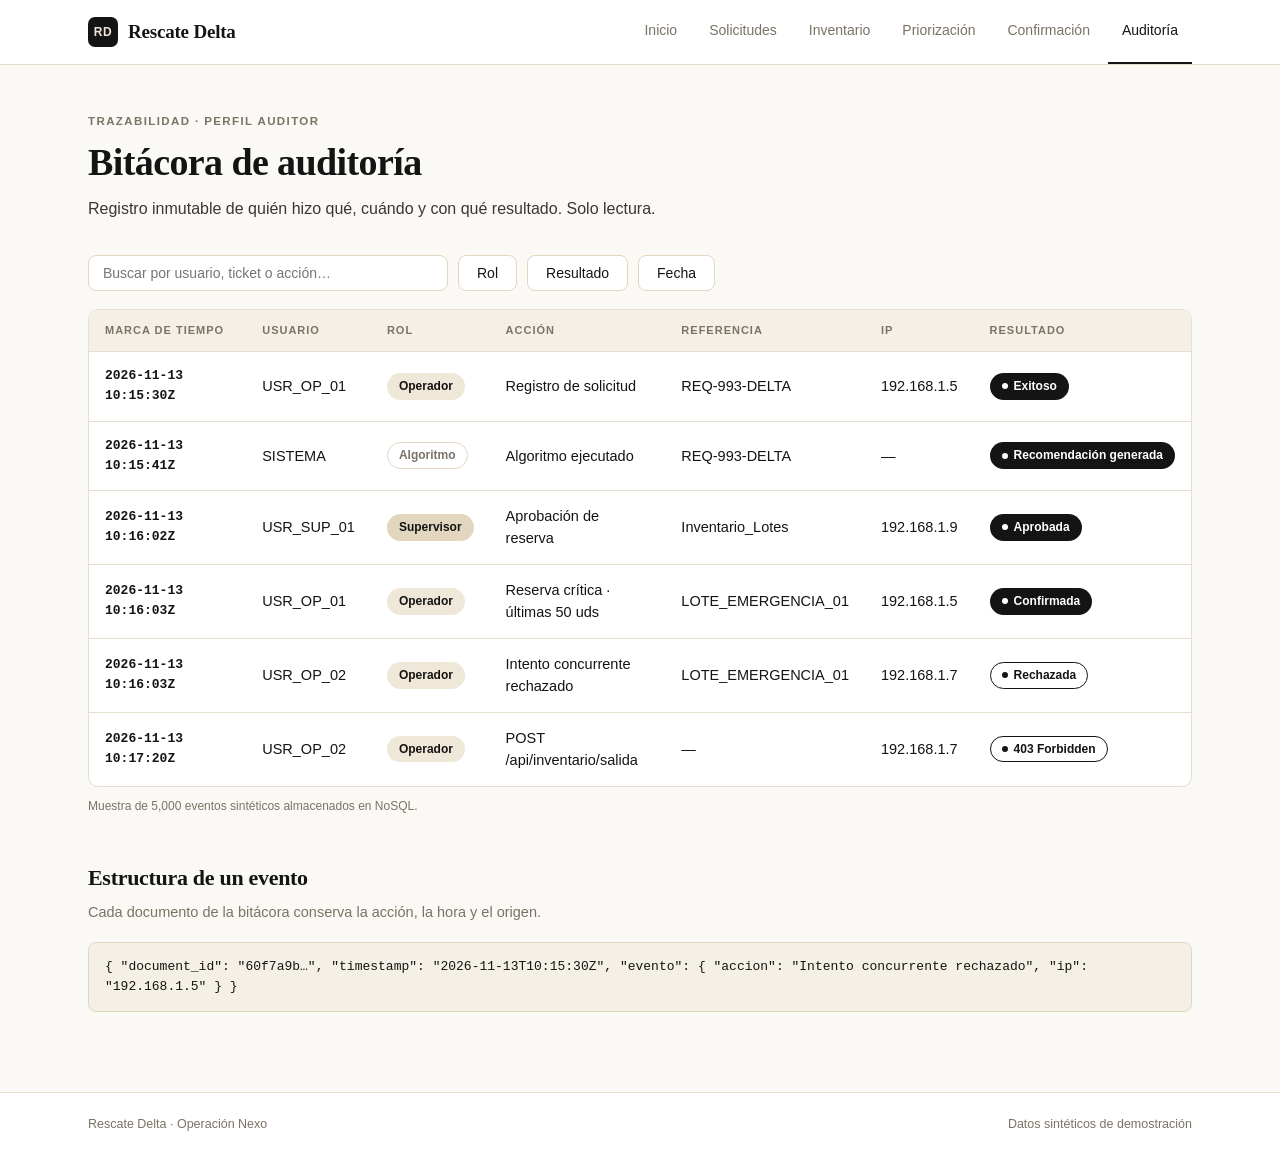
==== auditoria.html @ b7bc67df "Se realizó la base" ====
<!DOCTYPE html>
<html lang="es">
<head>
  <meta charset="UTF-8">
  <meta name="viewport" content="width=device-width, initial-scale=1">
  <title>Rescate Delta · Auditoría</title>
  <link rel="stylesheet" href="css/styles.css">
</head>
<body>

<nav class="nav">
  <div class="nav-inner">
    <a class="brand" href="index.html"><span class="brand-mark">RD</span><span class="name">Rescate Delta</span></a>
    <div class="links">
      <a href="index.html">Inicio</a>
      <a href="solicitudes.html">Solicitudes</a>
      <a href="inventario.html">Inventario</a>
      <a href="priorizacion.html">Priorización</a>
      <a href="confirmacion.html">Confirmación</a>
      <a class="active" href="auditoria.html">Auditoría</a>
    </div>
  </div>
</nav>

<main class="container">

  <header class="page-head">
    <span class="eyebrow">Trazabilidad · Perfil Auditor</span>
    <h1 class="title">Bitácora de auditoría</h1>
    <p class="lede">Registro inmutable de quién hizo qué, cuándo y con qué resultado. Solo lectura.</p>
  </header>

  <div class="toolbar">
    <input class="search" type="search" placeholder="Buscar por usuario, ticket o acción…">
    <button class="btn">Rol</button>
    <button class="btn">Resultado</button>
    <button class="btn">Fecha</button>
  </div>

  <div class="table-wrap">
    <table class="t">
      <thead><tr><th>Marca de tiempo</th><th>Usuario</th><th>Rol</th><th>Acción</th><th>Referencia</th><th>IP</th><th>Resultado</th></tr></thead>
      <tbody>
        <tr><td class="id">2026-11-13 10:15:30Z</td><td>USR_OP_01</td><td><span class="badge soft">Operador</span></td><td>Registro de solicitud</td><td>REQ-993-DELTA</td><td>192.168.1.5</td><td><span class="badge solid dot">Exitoso</span></td></tr>
        <tr><td class="id">2026-11-13 10:15:41Z</td><td>SISTEMA</td><td><span class="badge off">Algoritmo</span></td><td>Algoritmo ejecutado</td><td>REQ-993-DELTA</td><td>—</td><td><span class="badge solid dot">Recomendación generada</span></td></tr>
        <tr><td class="id">2026-11-13 10:16:02Z</td><td>USR_SUP_01</td><td><span class="badge warn">Supervisor</span></td><td>Aprobación de reserva</td><td>Inventario_Lotes</td><td>192.168.1.9</td><td><span class="badge solid dot">Aprobada</span></td></tr>
        <tr><td class="id">2026-11-13 10:16:03Z</td><td>USR_OP_01</td><td><span class="badge soft">Operador</span></td><td>Reserva crítica · últimas 50 uds</td><td>LOTE_EMERGENCIA_01</td><td>192.168.1.5</td><td><span class="badge solid dot">Confirmada</span></td></tr>
        <tr><td class="id">2026-11-13 10:16:03Z</td><td>USR_OP_02</td><td><span class="badge soft">Operador</span></td><td>Intento concurrente rechazado</td><td>LOTE_EMERGENCIA_01</td><td>192.168.1.7</td><td><span class="badge line dot">Rechazada</span></td></tr>
        <tr><td class="id">2026-11-13 10:17:20Z</td><td>USR_OP_02</td><td><span class="badge soft">Operador</span></td><td>POST /api/inventario/salida</td><td>—</td><td>192.168.1.7</td><td><span class="badge line dot">403 Forbidden</span></td></tr>
      </tbody>
    </table>
  </div>
  <p class="hint" style="margin-top:10px">Muestra de 5,000 eventos sintéticos almacenados en NoSQL.</p>

  <h2 class="section">Estructura de un evento</h2>
  <p class="section-sub">Cada documento de la bitácora conserva la acción, la hora y el origen.</p>
  <div class="formula">{
  "document_id": "60f7a9b…",
  "timestamp": "2026-11-13T10:15:30Z",
  "evento": { "accion": "Intento concurrente rechazado", "ip": "192.168.1.5" }
}</div>

</main>

<footer><div class="inner"><span>Rescate Delta · Operación Nexo</span><span>Datos sintéticos de demostración</span></div></footer>
</body>
</html>
---- css/styles.css ----
/* ==========================================================
   Rescate Delta · Operación Nexo
   Sistema de diseño minimalista — blanco, beige y negro
   ========================================================== */
:root {
  --paper: #fbf9f5;      /* fondo general (blanco cálido) */
  --white: #ffffff;
  --beige-50: #f5f0e6;
  --beige-100: #efe7d8;
  --beige-200: #e2d6bf;
  --beige-400: #b9a982;
  --line: #e6dfd0;
  --ink: #141414;        /* negro principal */
  --ink-2: #3a3731;
  --muted: #7a7366;
  --radius: 10px;
  --serif: Georgia, "Times New Roman", serif;
  --sans: "Inter", "Segoe UI", Roboto, Helvetica, Arial, sans-serif;
}

* { box-sizing: border-box; margin: 0; padding: 0; }
html { scroll-behavior: smooth; }

body {
  font-family: var(--sans);
  background: var(--paper);
  color: var(--ink);
  font-size: 14.5px;
  line-height: 1.55;
  -webkit-font-smoothing: antialiased;
}
a { color: inherit; text-decoration: none; }

/* ---------- Navbar ---------- */
.nav {
  position: sticky;
  top: 0;
  z-index: 20;
  background: rgba(255, 255, 255, .92);
  backdrop-filter: blur(8px);
  border-bottom: 1px solid var(--line);
}
.nav-inner {
  max-width: 1160px;
  margin: 0 auto;
  padding: 0 28px;
  height: 64px;
  display: flex;
  align-items: center;
  gap: 32px;
}
.brand {
  display: flex;
  align-items: center;
  gap: 10px;
  font-family: var(--serif);
  font-size: 19px;
  font-weight: 700;
  letter-spacing: -.2px;
  white-space: nowrap;
}
.brand-mark {
  width: 30px;
  height: 30px;
  background: var(--ink);
  color: var(--beige-100);
  border-radius: 7px;
  display: grid;
  place-items: center;
  font-family: var(--sans);
  font-size: 12px;
  font-weight: 700;
  letter-spacing: .5px;
}
.links {
  display: flex;
  gap: 4px;
  margin-left: auto;
  height: 100%;
  overflow-x: auto;
  scrollbar-width: none;
}
.links::-webkit-scrollbar { display: none; }
.links a {
  display: flex;
  align-items: center;
  padding: 0 14px;
  color: var(--muted);
  font-weight: 500;
  font-size: 14px;
  border-bottom: 2px solid transparent;
  white-space: nowrap;
  transition: color .15s, border-color .15s;
}
.links a:hover { color: var(--ink); }
.links a.active { color: var(--ink); border-bottom-color: var(--ink); }
@media (max-width: 860px) {
  .nav-inner { gap: 16px; padding: 0 16px; }
  .brand span.name { display: none; }
}

/* ---------- Estructura ---------- */
.container { max-width: 1160px; margin: 0 auto; padding: 44px 28px 80px; }
@media (max-width: 600px) { .container { padding: 28px 16px 60px; } }

.page-head { margin-bottom: 34px; max-width: 720px; }
.eyebrow {
  display: inline-block;
  font-size: 11.5px;
  font-weight: 600;
  letter-spacing: 1.4px;
  text-transform: uppercase;
  color: var(--muted);
  margin-bottom: 10px;
}
h1.title {
  font-family: var(--serif);
  font-size: 38px;
  line-height: 1.15;
  font-weight: 700;
  letter-spacing: -.6px;
}
.lede { color: var(--ink-2); margin-top: 12px; font-size: 16px; }
@media (max-width: 600px) { h1.title { font-size: 30px; } }

h2.section {
  font-family: var(--serif);
  font-size: 22px;
  font-weight: 700;
  letter-spacing: -.3px;
  margin: 46px 0 6px;
}
p.section-sub { color: var(--muted); margin-bottom: 18px; }

/* ---------- Tarjetas ---------- */
.grid { display: grid; gap: 16px; }
.c2 { grid-template-columns: repeat(2, 1fr); }
.c3 { grid-template-columns: repeat(3, 1fr); }
.c4 { grid-template-columns: repeat(4, 1fr); }
@media (max-width: 960px) { .c3, .c4 { grid-template-columns: repeat(2, 1fr); } }
@media (max-width: 600px) { .c2, .c3, .c4 { grid-template-columns: 1fr; } }

.card {
  background: var(--white);
  border: 1px solid var(--line);
  border-radius: var(--radius);
  padding: 22px;
}
.card.beige { background: var(--beige-50); border-color: var(--beige-200); }
.card.dark { background: var(--ink); color: #f3ede0; border-color: var(--ink); }
.card.dark p, .card.dark .muted { color: #bdb5a2; }
a.card { transition: border-color .15s, transform .15s; display: block; }
a.card:hover { border-color: var(--ink); transform: translateY(-2px); }
.card h3 { font-size: 15.5px; font-weight: 650; margin-bottom: 6px; }
.card p { color: var(--muted); }
.muted { color: var(--muted); }

.num {
  font-family: var(--serif);
  font-size: 13px;
  color: var(--beige-400);
  letter-spacing: 1px;
  margin-bottom: 14px;
  display: block;
}

/* ---------- Indicadores ---------- */
.stat .label {
  font-size: 11.5px;
  font-weight: 600;
  letter-spacing: 1.1px;
  text-transform: uppercase;
  color: var(--muted);
}
.stat .value {
  font-family: var(--serif);
  font-size: 40px;
  font-weight: 700;
  letter-spacing: -1px;
  line-height: 1.1;
  margin: 8px 0 4px;
}
.stat .value small { font-size: 16px; font-weight: 400; color: var(--muted); letter-spacing: 0; }
.stat .meta { font-size: 12.5px; color: var(--muted); }

.meter {
  height: 6px;
  border-radius: 999px;
  background: var(--beige-100);
  overflow: hidden;
  margin-top: 12px;
}
.meter > span { display: block; height: 100%; background: var(--ink); border-radius: 999px; }
.meter.soft > span { background: var(--beige-400); }

/* ---------- Botones ---------- */
.toolbar {
  display: flex;
  flex-wrap: wrap;
  gap: 10px;
  align-items: center;
  margin-bottom: 18px;
}
.btn {
  display: inline-flex;
  align-items: center;
  justify-content: center;
  gap: 6px;
  padding: 9px 18px;
  border-radius: 8px;
  border: 1px solid var(--beige-200);
  background: var(--white);
  color: var(--ink);
  font: 500 14px var(--sans);
  cursor: pointer;
  transition: background .15s, border-color .15s;
}
.btn:hover { background: var(--beige-50); border-color: var(--beige-400); }
.btn.dark { background: var(--ink); border-color: var(--ink); color: #fff; }
.btn.dark:hover { background: #2b2824; }
.btn.line { background: transparent; }
.toolbar .spacer { flex: 1; }
.search {
  flex: 1;
  min-width: 220px;
  max-width: 360px;
  padding: 9px 14px;
  border: 1px solid var(--beige-200);
  border-radius: 8px;
  background: var(--white);
  font: 14px var(--sans);
  color: var(--ink);
}
.search:focus, input:focus, select:focus { outline: 2px solid var(--ink); outline-offset: 1px; }

/* ---------- Tablas ---------- */
.table-block { margin-bottom: 30px; }
.table-head {
  display: flex;
  align-items: baseline;
  gap: 12px;
  margin-bottom: 10px;
}
.table-head h3 { font-family: var(--serif); font-size: 18px; font-weight: 700; }
.table-head .count { color: var(--muted); font-size: 13px; }

.table-wrap {
  background: var(--white);
  border: 1px solid var(--line);
  border-radius: var(--radius);
  overflow-x: auto;
}
table.t { width: 100%; border-collapse: collapse; min-width: 760px; }
.t th {
  text-align: left;
  font-size: 11px;
  font-weight: 600;
  letter-spacing: 1px;
  text-transform: uppercase;
  color: var(--muted);
  background: var(--beige-50);
  padding: 12px 16px;
  border-bottom: 1px solid var(--line);
  white-space: nowrap;
}
.t td { padding: 14px 16px; border-bottom: 1px solid var(--line); vertical-align: middle; }
.t tr:last-child td { border-bottom: 0; }
.t tbody tr:hover td { background: #fdfbf7; }
.t .id { font-family: Consolas, "SF Mono", Menlo, monospace; font-size: 13px; font-weight: 600; }
.t .r { text-align: right; }
.t .sub { display: block; font-size: 12.5px; color: var(--muted); }

/* ---------- Etiquetas de estado ---------- */
.badge {
  display: inline-flex;
  align-items: center;
  gap: 6px;
  padding: 3px 11px;
  border-radius: 999px;
  font-size: 12px;
  font-weight: 600;
  white-space: nowrap;
  border: 1px solid transparent;
}
.badge.solid { background: var(--ink); color: #fff; }
.badge.soft  { background: var(--beige-100); color: var(--ink); }
.badge.warn  { background: var(--beige-200); color: var(--ink); }
.badge.line  { background: transparent; border-color: var(--ink); color: var(--ink); }
.badge.off   { background: transparent; border-color: var(--beige-200); color: var(--muted); }
.badge.dot::before {
  content: "";
  width: 6px; height: 6px;
  border-radius: 50%;
  background: currentColor;
}

/* ---------- Formularios ---------- */
.form-grid { display: grid; grid-template-columns: repeat(3, 1fr); gap: 18px; }
@media (max-width: 800px) { .form-grid { grid-template-columns: 1fr; } }
label {
  display: block;
  font-size: 12px;
  font-weight: 600;
  letter-spacing: .3px;
  color: var(--ink-2);
  margin-bottom: 6px;
}
input, select, textarea {
  width: 100%;
  padding: 10px 12px;
  border: 1px solid var(--beige-200);
  border-radius: 8px;
  background: var(--paper);
  font: 14px var(--sans);
  color: var(--ink);
}
.hint { font-size: 12px; color: var(--muted); margin-top: 5px; }
.form-actions { display: flex; align-items: flex-end; }

/* ---------- Pasos / flujo ---------- */
.flow { display: grid; grid-template-columns: repeat(5, 1fr); gap: 0; }
.flow .step { padding: 20px 18px; border-left: 1px solid var(--line); background: var(--white); }
.flow .step:first-child { border-left: 0; border-radius: var(--radius) 0 0 var(--radius); }
.flow .step:last-child { border-radius: 0 var(--radius) var(--radius) 0; }
.flow-wrap { border: 1px solid var(--line); border-radius: var(--radius); overflow: hidden; background: var(--white); }
.flow .step h4 { font-size: 14px; margin: 6px 0 4px; }
.flow .step p { font-size: 13px; color: var(--muted); }
@media (max-width: 900px) {
  .flow { grid-template-columns: 1fr; }
  .flow .step { border-left: 0; border-top: 1px solid var(--line); }
  .flow .step:first-child { border-top: 0; }
}

/* ---------- Recomendación ---------- */
.reco { display: grid; grid-template-columns: 1fr auto; gap: 24px; align-items: center; }
.reco.best { border: 1.5px solid var(--ink); }
.reco.discard { background: transparent; border-style: dashed; }
.reco h3 { display: flex; flex-wrap: wrap; align-items: center; gap: 10px; font-size: 17px; font-family: var(--serif); }
.reco ul { margin: 10px 0 0 18px; color: var(--ink-2); }
.reco li { margin-bottom: 2px; }
.reco .score { text-align: right; min-width: 120px; }
.reco .score .n { font-family: var(--serif); font-size: 42px; font-weight: 700; line-height: 1; letter-spacing: -1px; }
.reco .score .t { font-size: 11.5px; color: var(--muted); margin-top: 6px; }
.reco .actions { display: flex; gap: 10px; margin-top: 16px; flex-wrap: wrap; }
@media (max-width: 600px) { .reco { grid-template-columns: 1fr; } .reco .score { text-align: left; } }

.formula {
  font-family: Consolas, "SF Mono", Menlo, monospace;
  font-size: 13px;
  background: var(--beige-50);
  border: 1px solid var(--beige-200);
  border-radius: 8px;
  padding: 14px 16px;
  overflow-x: auto;
  color: var(--ink);
}
code.inline {
  font-family: Consolas, "SF Mono", Menlo, monospace;
  font-size: 12.5px;
  background: var(--beige-100);
  padding: 2px 7px;
  border-radius: 5px;
}

/* ---------- Duelo de concurrencia ---------- */
.versus { display: grid; grid-template-columns: 1fr 56px 1fr; gap: 0; align-items: stretch; }
.versus .vs { display: grid; place-items: center; font-family: var(--serif); font-style: italic; color: var(--muted); }
.tx.ok { border-top: 3px solid var(--ink); }
.tx.no { border-top: 3px solid var(--beige-400); background: var(--beige-50); }
.tx code { display: block; margin-top: 12px; }
@media (max-width: 800px) { .versus { grid-template-columns: 1fr; gap: 10px; } .versus .vs { padding: 2px; } }

/* ---------- Listas de reglas ---------- */
.rules { list-style: none; }
.rules li { display: flex; gap: 12px; padding: 12px 0; border-bottom: 1px solid var(--line); }
.rules li:last-child { border-bottom: 0; }
.rules .k {
  flex: none;
  width: 26px; height: 26px;
  border-radius: 50%;
  background: var(--ink);
  color: #fff;
  display: grid; place-items: center;
  font-size: 12px; font-weight: 700;
}

/* ---------- Pie ---------- */
footer {
  border-top: 1px solid var(--line);
  background: var(--white);
  color: var(--muted);
  font-size: 12.5px;
}
footer .inner {
  max-width: 1160px;
  margin: 0 auto;
  padding: 22px 28px;
  display: flex;
  justify-content: space-between;
  flex-wrap: wrap;
  gap: 8px;
}
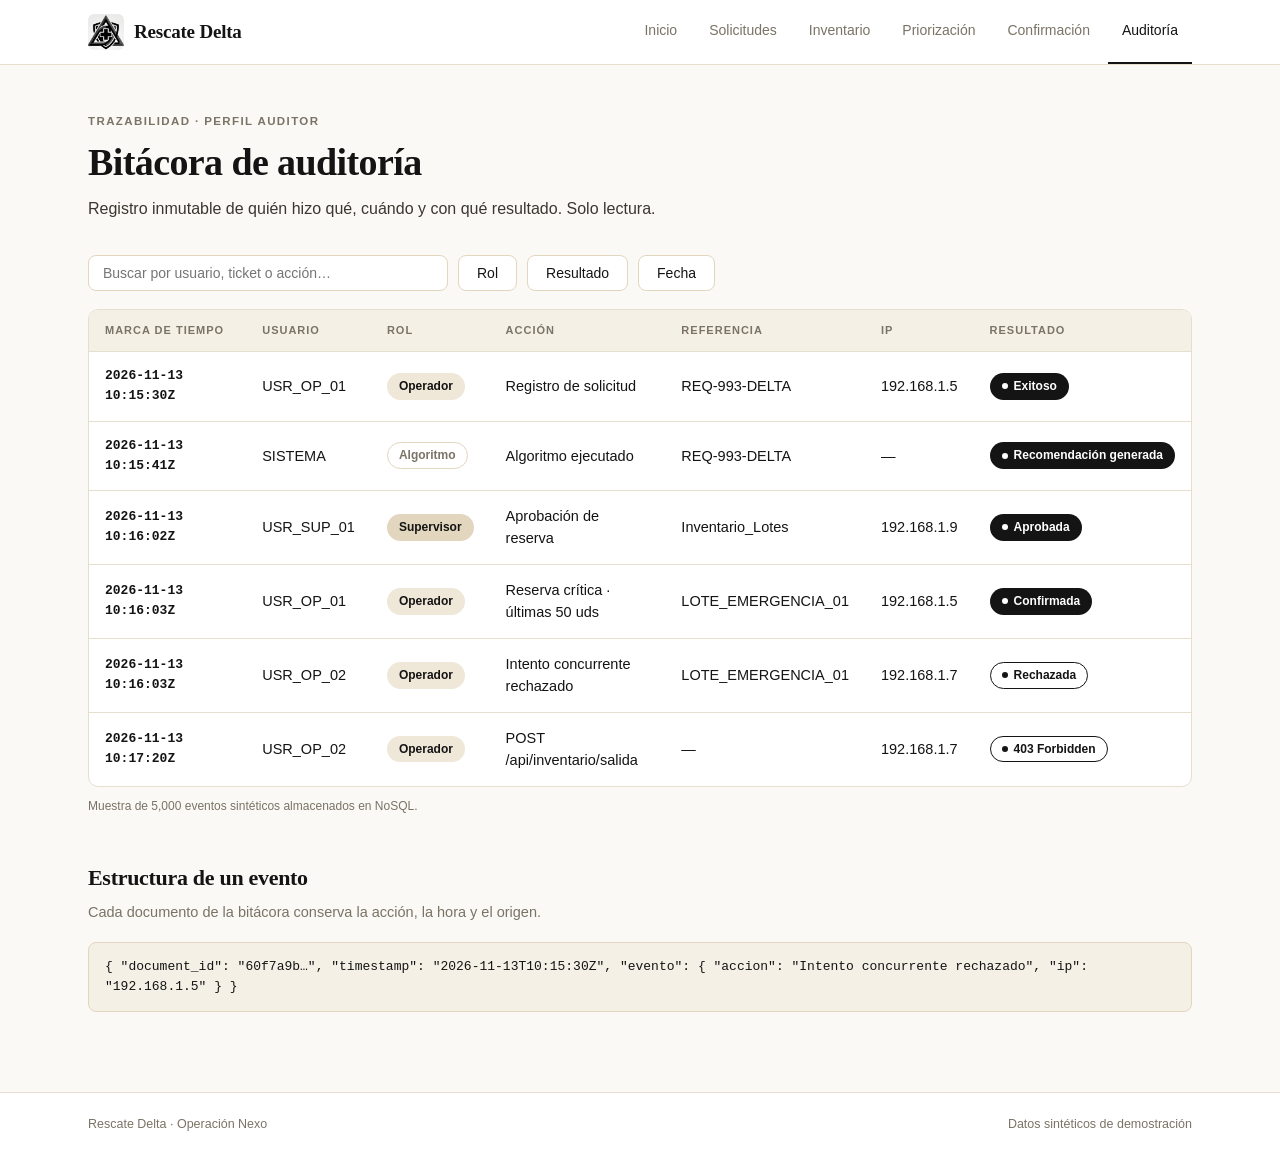
==== commit 6f6a0378: "Se agregó el logo en las pestañas" ====
--- a/auditoria.html
+++ b/auditoria.html
@@ -5,13 +5,17 @@
   <meta name="viewport" content="width=device-width, initial-scale=1">
   <title>Rescate Delta · Auditoría</title>
   <link rel="stylesheet" href="css/styles.css">
+    <link rel="icon" type="image/jpeg" href="assets/logo.ico">
 </head>
 <body>
 
 <nav class="nav">
   <div class="nav-inner">
-    <a class="brand" href="index.html"><span class="brand-mark">RD</span><span class="name">Rescate Delta</span></a>
-    <div class="links">
+    <a class="brand" href="index.html">
+      <img class="brand-logo" src="assets/logo.jpeg" alt="Logo Rescate Delta">
+      <span class="name">Rescate Delta</span>
+    </a>
+        <div class="links">
       <a href="index.html">Inicio</a>
       <a href="solicitudes.html">Solicitudes</a>
       <a href="inventario.html">Inventario</a>
--- a/css/styles.css
+++ b/css/styles.css
@@ -400,3 +400,19 @@
   flex-wrap: wrap;
   gap: 8px;
 }
+
+/* Alinear el logo y el nombre horizontalmente */
+.brand {
+  display: flex;
+  align-items: center;
+  gap: 10px;
+  text-decoration: none;
+}
+
+/* Controlar el tamaño y forma de la imagen */
+.brand-logo {
+  height: 36px;       /* Ajusta este valor según el alto de tu navbar */
+  width: 36px;        /* Mantiene proporción cuadrada si tu logo es un ícono */
+  object-fit: cover;  /* Evita que la imagen se deforme */
+  border-radius: 6px; /* Opcional: suaviza las esquinas del fondo blanco/negro del jpeg */
+}
